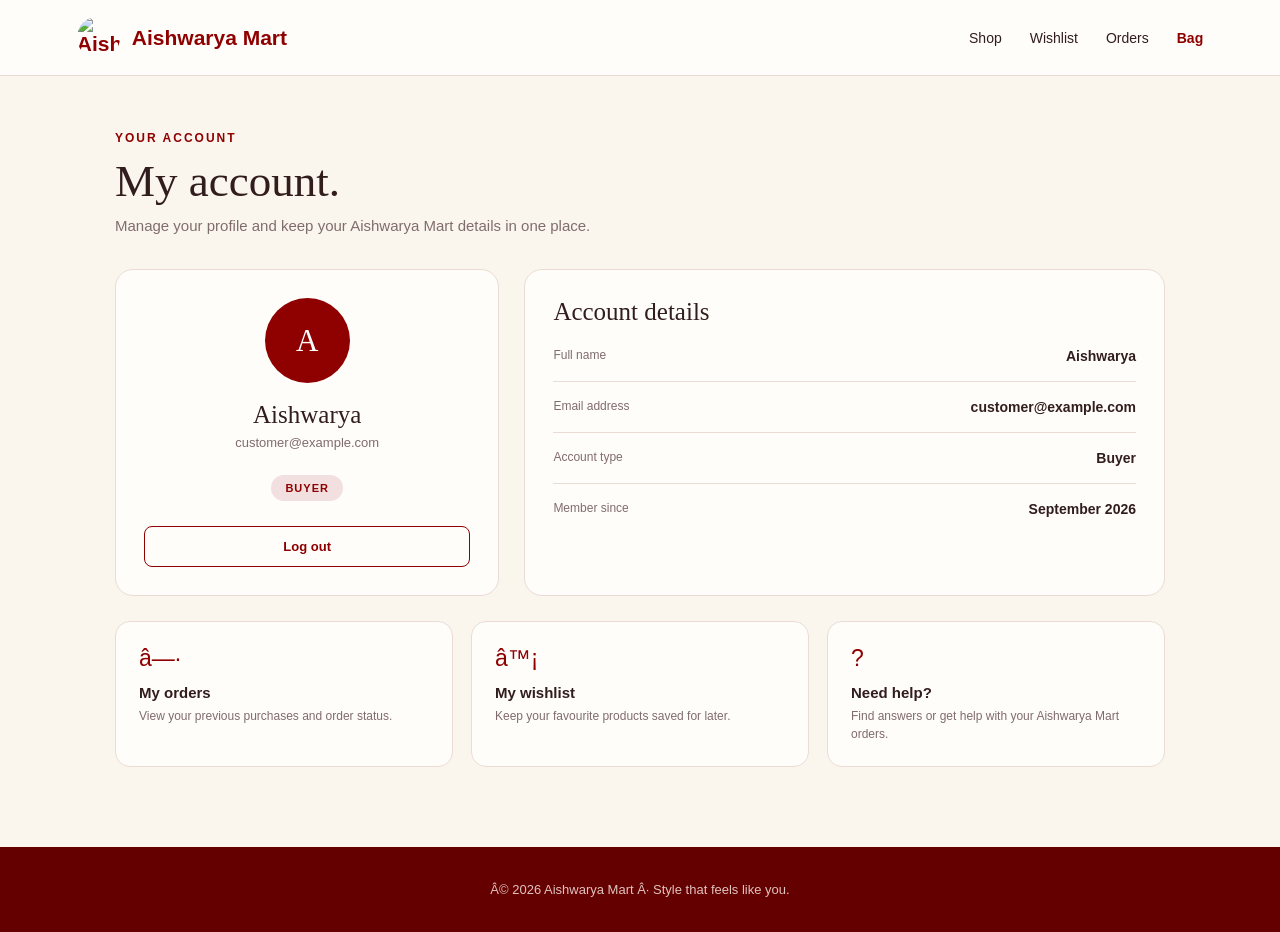
==== src/main/webapp/account.html @ 52978434 "ui: add marketplace web interface" ====
<!DOCTYPE html>

<html lang="en">
<head>
    <meta charset="UTF-8">
    <meta name="viewport" content="width=device-width, initial-scale=1.0">
    <title>My Account | Aishwarya Mart</title>


<style>
    * {
        box-sizing: border-box;
        margin: 0;
        padding: 0;
    }

    :root {
        --burgundy: #8f0000;
        --dark-burgundy: #650000;
        --light-burgundy: #aa2424;
        --cream: #faf6ee;
        --warm-white: #fffdf9;
        --soft-cream: #f3ece1;
        --text: #321d1d;
        --muted: #806c6c;
        --border: #eadbd4;
    }

    body {
        font-family: Arial, sans-serif;
        background: var(--cream);
        color: var(--text);
        min-height: 100vh;
    }

    a {
        text-decoration: none;
        color: inherit;
    }

    /* HEADER */
    header {
        height: 76px;
        background: var(--warm-white);
        border-bottom: 1px solid var(--border);
        display: flex;
        align-items: center;
        justify-content: space-between;
        padding: 0 6%;
        position: sticky;
        top: 0;
        z-index: 100;
    }

    .brand {
        display: flex;
        align-items: center;
        gap: 12px;
        color: var(--burgundy);
        font-size: 21px;
        font-weight: bold;
    }

    .brand img {
        width: 43px;
        height: 43px;
        object-fit: cover;
        border-radius: 50%;
    }

    nav {
        display: flex;
        align-items: center;
        gap: 28px;
        font-size: 14px;
    }

    nav a:hover {
        color: var(--burgundy);
    }

    .bag-link {
        color: var(--burgundy);
        font-weight: bold;
    }

    /* MAIN */
    main {
        width: min(1050px, 90%);
        margin: 55px auto 80px;
    }

    .heading {
        margin-bottom: 35px;
    }

    .eyebrow {
        color: var(--burgundy);
        font-size: 12px;
        font-weight: bold;
        letter-spacing: 2px;
        margin-bottom: 10px;
    }

    h1 {
        font-family: Georgia, serif;
        font-size: 45px;
        font-weight: normal;
        margin-bottom: 10px;
    }

    .intro {
        color: var(--muted);
        font-size: 15px;
    }

    /* ACCOUNT GRID */
    .account-grid {
        display: grid;
        grid-template-columns: 0.75fr 1.25fr;
        gap: 25px;
    }

    .card {
        background: var(--warm-white);
        border: 1px solid var(--border);
        border-radius: 18px;
        padding: 28px;
    }

    /* PROFILE CARD */
    .profile-card {
        text-align: center;
    }

    .avatar {
        width: 85px;
        height: 85px;
        margin: 0 auto 18px;
        border-radius: 50%;
        background: var(--burgundy);
        color: white;
        display: flex;
        align-items: center;
        justify-content: center;
        font-family: Georgia, serif;
        font-size: 31px;
    }

    .profile-card h2 {
        font-family: Georgia, serif;
        font-size: 25px;
        font-weight: normal;
        margin-bottom: 6px;
    }

    .profile-email {
        color: var(--muted);
        font-size: 13px;
        margin-bottom: 25px;
    }

    .role {
        display: inline-block;
        background: #f1e0df;
        color: var(--burgundy);
        padding: 7px 14px;
        border-radius: 20px;
        font-size: 11px;
        font-weight: bold;
        letter-spacing: 1px;
        margin-bottom: 25px;
    }

    .logout-button {
        width: 100%;
        border: 1px solid var(--burgundy);
        background: transparent;
        color: var(--burgundy);
        padding: 12px;
        border-radius: 8px;
        cursor: pointer;
        font-size: 13px;
        font-weight: bold;
    }

    .logout-button:hover {
        background: var(--burgundy);
        color: white;
    }

    /* DETAILS */
    .card-title {
        font-family: Georgia, serif;
        font-size: 25px;
        font-weight: normal;
        margin-bottom: 22px;
    }

    .detail-row {
        padding: 17px 0;
        border-bottom: 1px solid var(--border);
        display: flex;
        justify-content: space-between;
        gap: 25px;
    }

    .detail-row:first-of-type {
        padding-top: 0;
    }

    .detail-row:last-of-type {
        border-bottom: none;
    }

    .detail-label {
        color: var(--muted);
        font-size: 12px;
    }

    .detail-value {
        font-size: 14px;
        font-weight: bold;
        text-align: right;
    }

    /* QUICK LINKS */
    .quick-links {
        grid-column: 1 / -1;
        display: grid;
        grid-template-columns: repeat(3, 1fr);
        gap: 18px;
    }

    .quick-card {
        background: var(--warm-white);
        border: 1px solid var(--border);
        border-radius: 15px;
        padding: 23px;
        transition: 0.2s;
    }

    .quick-card:hover {
        border-color: var(--burgundy);
        transform: translateY(-2px);
    }

    .quick-icon {
        font-size: 23px;
        color: var(--burgundy);
        margin-bottom: 12px;
    }

    .quick-card h3 {
        font-size: 15px;
        margin-bottom: 6px;
    }

    .quick-card p {
        color: var(--muted);
        font-size: 12px;
        line-height: 1.5;
    }

    /* FOOTER */
    footer {
        background: var(--dark-burgundy);
        color: #fff4ef;
        padding: 35px 6%;
        text-align: center;
        font-size: 13px;
    }

    footer p {
        opacity: 0.8;
    }

    /* MOBILE */
    @media (max-width: 750px) {

        header {
            padding: 0 5%;
        }

        nav {
            gap: 14px;
            font-size: 12px;
        }

        nav a:nth-child(2),
        nav a:nth-child(3) {
            display: none;
        }

        main {
            width: 92%;
            margin-top: 35px;
        }

        h1 {
            font-size: 36px;
        }

        .account-grid {
            grid-template-columns: 1fr;
        }

        .quick-links {
            grid-template-columns: 1fr;
        }

        .detail-row {
            flex-direction: column;
            gap: 7px;
        }

        .detail-value {
            text-align: left;
        }
    }
</style>


</head>

<body>

<header>


<a href="index.html" class="brand">
    <img
        src="https://i.postimg.cc/KYvtyfcX/Whats-App-Image-2026-09-15-at-2-03-03-PM.jpg"
        alt="Aishwarya Mart"
    >
    <span>Aishwarya Mart</span>
</a>

<nav>
    <a href="index.html">Shop</a>
    <a href="wishlist.html">Wishlist</a>
    <a href="orders.html">Orders</a>
    <a href="cart.html" class="bag-link">Bag</a>
</nav>


</header>

<main>


<section class="heading">
    <div class="eyebrow">YOUR ACCOUNT</div>

    <h1>My account.</h1>

    <p class="intro">
        Manage your profile and keep your Aishwarya Mart details in one place.
    </p>
</section>


<section class="account-grid">

    <!-- PROFILE -->
    <div class="card profile-card">

        <div class="avatar" id="avatar">
            A
        </div>

        <h2 id="profileName">
            Aishwarya
        </h2>

        <p class="profile-email" id="profileEmail">
            customer@example.com
        </p>

        <span class="role">
            BUYER
        </span>

        <button class="logout-button" onclick="logout()">
            Log out
        </button>

    </div>


    <!-- ACCOUNT DETAILS -->
    <div class="card">

        <h2 class="card-title">
            Account details
        </h2>

        <div class="detail-row">
            <span class="detail-label">
                Full name
            </span>

            <span class="detail-value" id="detailName">
                Aishwarya
            </span>
        </div>

        <div class="detail-row">
            <span class="detail-label">
                Email address
            </span>

            <span class="detail-value" id="detailEmail">
                customer@example.com
            </span>
        </div>

        <div class="detail-row">
            <span class="detail-label">
                Account type
            </span>

            <span class="detail-value">
                Buyer
            </span>
        </div>

        <div class="detail-row">
            <span class="detail-label">
                Member since
            </span>

            <span class="detail-value">
                September 2026
            </span>
        </div>

    </div>


    <!-- QUICK LINKS -->
    <div class="quick-links">

        <a href="orders.html" class="quick-card">

            <div class="quick-icon">
                â—·
            </div>

            <h3>My orders</h3>

            <p>
                View your previous purchases and order status.
            </p>

        </a>


        <a href="wishlist.html" class="quick-card">

            <div class="quick-icon">
                â™¡
            </div>

            <h3>My wishlist</h3>

            <p>
                Keep your favourite products saved for later.
            </p>

        </a>


        <a href="help.html" class="quick-card">

            <div class="quick-icon">
                ?
            </div>

            <h3>Need help?</h3>

            <p>
                Find answers or get help with your Aishwarya Mart orders.
            </p>

        </a>

    </div>

</section>


</main>

<footer>
    <p>Â© 2026 Aishwarya Mart Â· Style that feels like you.</p>
</footer>

<script>

    /*
        FRONTEND DEMO

        Later, this page can load the logged-in user's
        real information from the backend session/API.
    */

    const savedUser = sessionStorage.getItem("user");

    if (savedUser) {

        try {

            const user = JSON.parse(savedUser);

            const name = user.name || "Aishwarya";
            const email = user.email || "customer@example.com";

            document.getElementById("profileName").textContent = name;
            document.getElementById("profileEmail").textContent = email;

            document.getElementById("detailName").textContent = name;
            document.getElementById("detailEmail").textContent = email;

            document.getElementById("avatar").textContent =
                name.charAt(0).toUpperCase();

        } catch (error) {

            console.log("Could not load saved account details.");

        }
    }


    function logout() {

        sessionStorage.clear();

        window.location.href = "login.html?message=loggedout";
    }

</script>

</body>
</html>
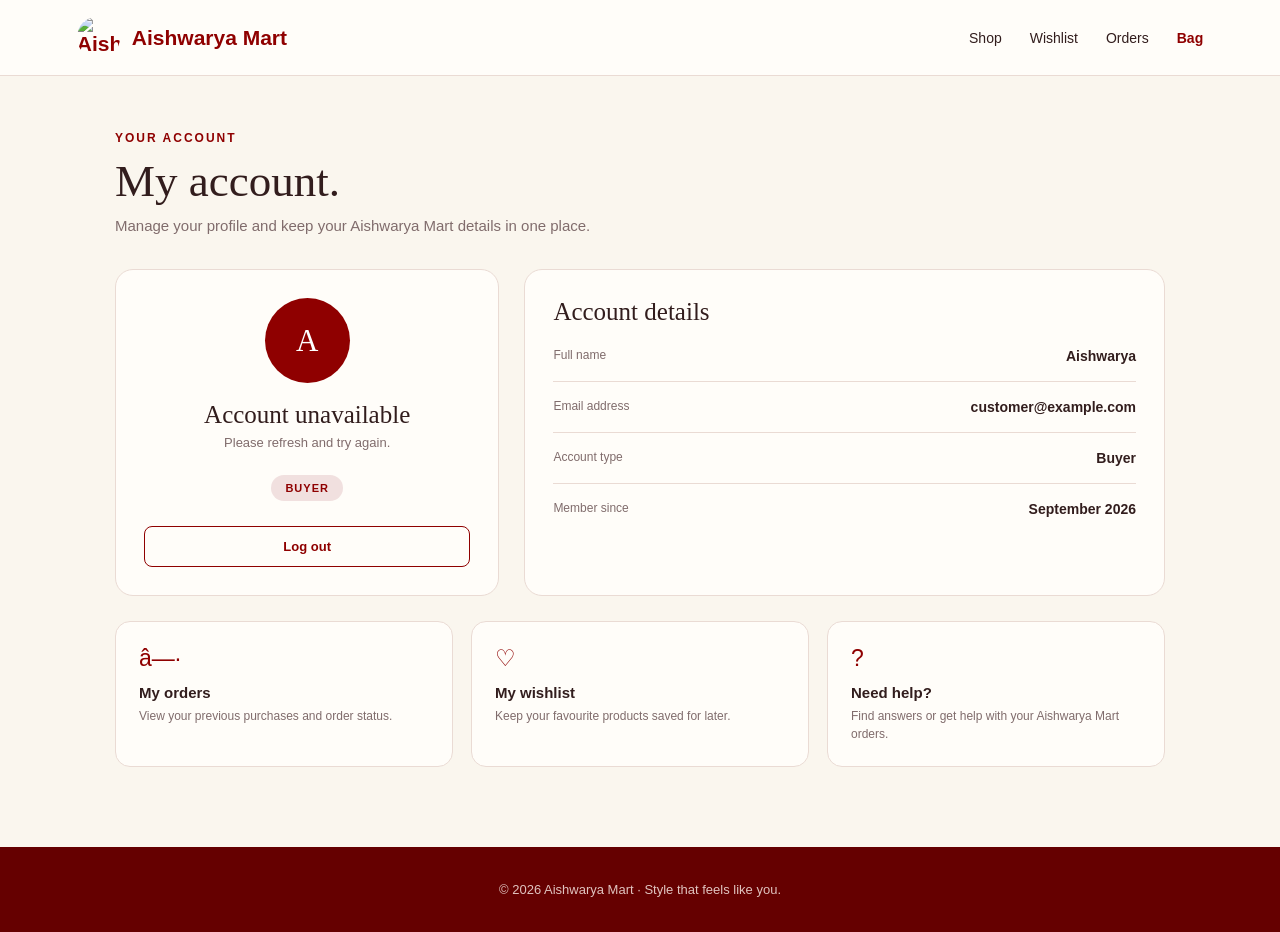
==== commit c47dfdaa: "Load account details from the authenticated session" ====
--- a/src/main/webapp/account.html
+++ b/src/main/webapp/account.html
@@ -459,7 +459,7 @@
         <a href="wishlist.html" class="quick-card">
 
             <div class="quick-icon">
-                â™¡
+                &#9825;
             </div>
 
             <h3>My wishlist</h3>
@@ -493,53 +493,46 @@
 </main>
 
 <footer>
-    <p>Â© 2026 Aishwarya Mart Â· Style that feels like you.</p>
+    <p>&#169; 2026 Aishwarya Mart &#183; Style that feels like you.</p>
 </footer>
 
 <script>
-
-    /*
-        FRONTEND DEMO
-
-        Later, this page can load the logged-in user's
-        real information from the backend session/API.
-    */
-
-    const savedUser = sessionStorage.getItem("user");
-
-    if (savedUser) {
-
+    async function loadAccount() {
         try {
-
-            const user = JSON.parse(savedUser);
-
-            const name = user.name || "Aishwarya";
-            const email = user.email || "customer@example.com";
-
+            const response = await fetch("auth?action=me", {
+                headers: { "Accept": "application/json" },
+                credentials: "same-origin"
+            });
+            if (!response.ok) throw new Error("Could not load your account.");
+            const user = await response.json();
+
+            if (!user.loggedIn) {
+                window.location.href = "login.html?message=loginrequired";
+                return;
+            }
+
+            const name = user.name || "Customer";
+            const email = user.email || "";
             document.getElementById("profileName").textContent = name;
             document.getElementById("profileEmail").textContent = email;
-
             document.getElementById("detailName").textContent = name;
             document.getElementById("detailEmail").textContent = email;
-
-            document.getElementById("avatar").textContent =
-                name.charAt(0).toUpperCase();
-
+            document.getElementById("avatar").textContent = name.charAt(0).toUpperCase();
+
+            const roleElement = document.getElementById("detailRole");
+            if (roleElement) roleElement.textContent = user.role || "BUYER";
         } catch (error) {
-
-            console.log("Could not load saved account details.");
-
-        }
-    }
-
+            console.error(error);
+            document.getElementById("profileName").textContent = "Account unavailable";
+            document.getElementById("profileEmail").textContent = "Please refresh and try again.";
+        }
+    }
 
     function logout() {
-
-        sessionStorage.clear();
-
-        window.location.href = "login.html?message=loggedout";
-    }
-
+        window.location.href = "auth?action=logout";
+    }
+
+    loadAccount();
 </script>
 
 </body>
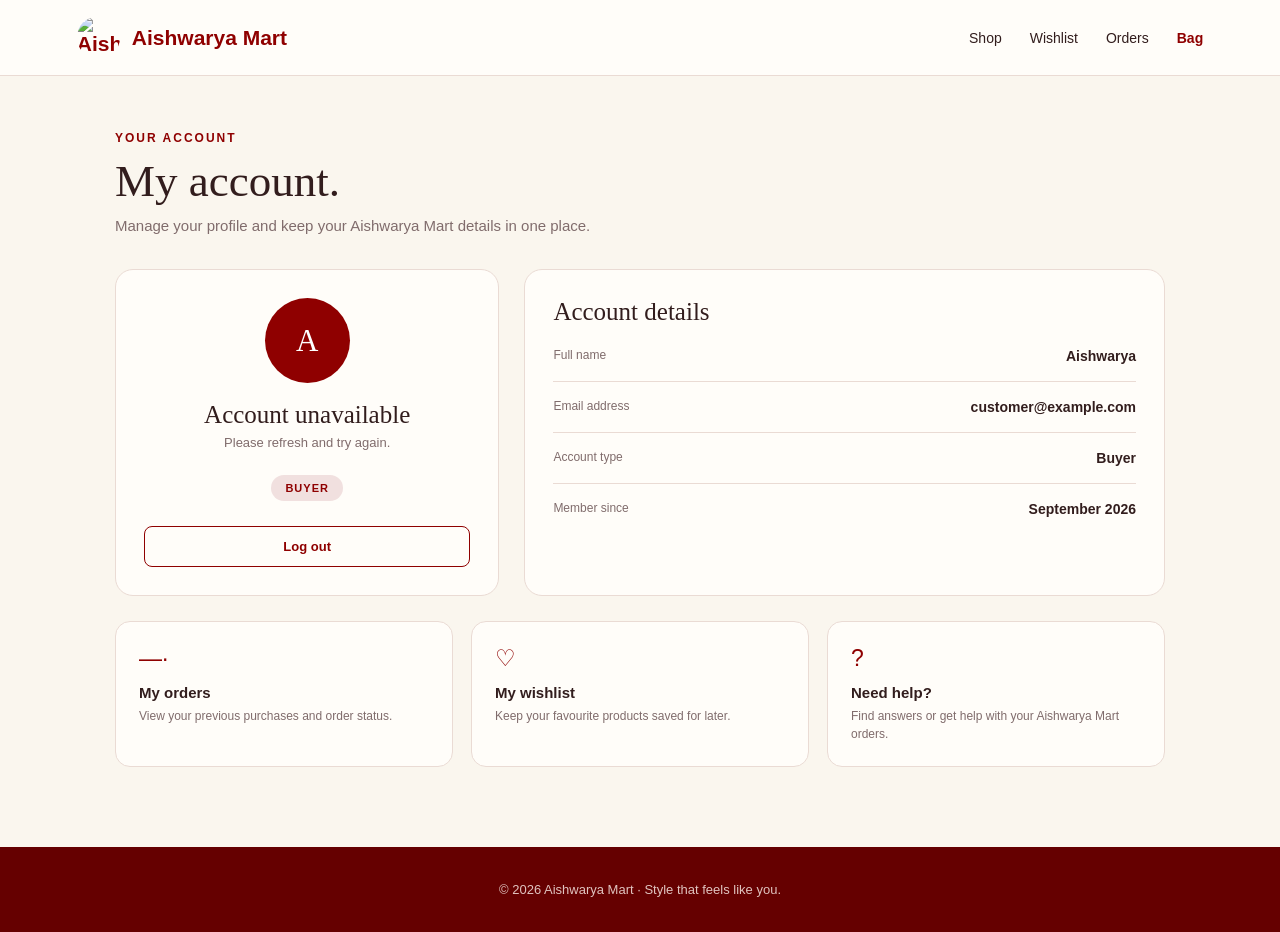
==== commit 742a31e5: "Fix corrupted symbols and currency text" ====
--- a/src/main/webapp/account.html
+++ b/src/main/webapp/account.html
@@ -444,7 +444,7 @@
         <a href="orders.html" class="quick-card">
 
             <div class="quick-icon">
-                â—·
+                —·
             </div>
 
             <h3>My orders</h3>
